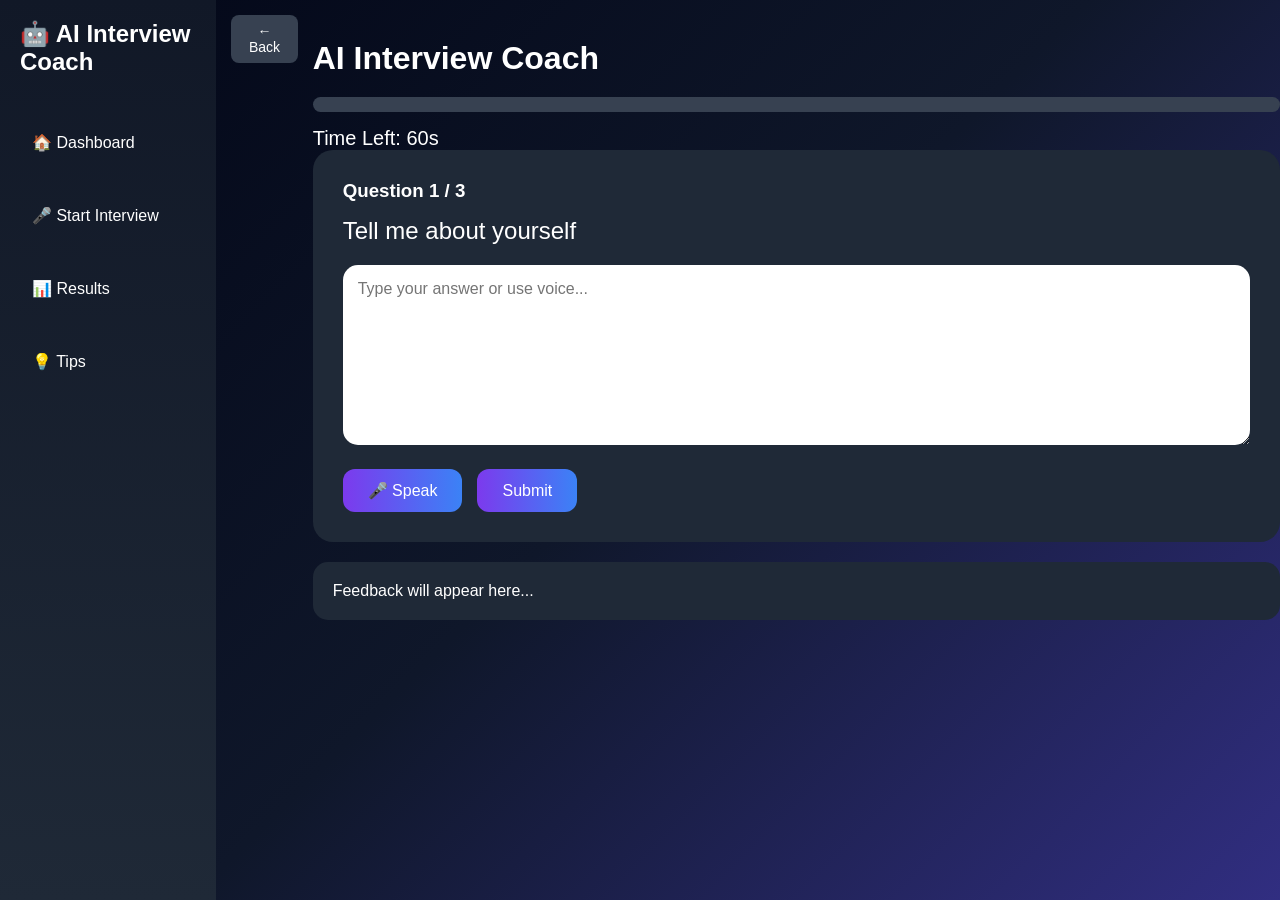
==== interview.html @ 92561277 "Add files via upload" ====
<!DOCTYPE html>
<html>

<head>
    <title>Interview Session</title>

    <link rel="stylesheet" href="css/style.css">

    

    <style>

        .container{
            width:90%;
            margin:auto;
            margin-top:40px;
        }

        .question-card{
            background:#1f2937;
            padding:30px;
            border-radius:20px;
        }

        .question{
            font-size:24px;
            margin-top:15px;
        }

        textarea{
            width:100%;
            height:180px;
            margin-top:20px;
            padding:15px;
            border:none;
            border-radius:15px;
            font-size:16px;
        }

        .buttons{
            margin-top:20px;
            display:flex;
            gap:15px;
        }

        .progress{
            width:100%;
            background:#374151;
            height:15px;
            border-radius:20px;
            margin-top:20px;
        }

        .progress-bar{
            width:0%;
            height:100%;
            background:#3b82f6;
            border-radius:20px;
        }

        .timer{
            font-size:20px;
            margin-top:15px;
        }

        .feedback{
            background:#1f2937;
            padding:20px;
            border-radius:15px;
            margin-top:20px;
        }

    </style>

</head>

<body>
    
<div class="sidebar">

    <h2>🤖 AI Interview Coach</h2>
    

    <ul>

        <li>
            <a href="index.html">
                🏠 Dashboard
            </a>
        </li>

        <li>
            <a href="select.html">
                🎤 Start Interview
            </a>
        </li>

        <li>
            <a href="result.html">
                📊 Results
            </a>
        </li>

       <li>
             <a href="tips.html">
                💡 Tips
            </a>
        </li>
    

    </ul>
    
    

</div>

<div class="back-container">
    <button class="back-btn" onclick="history.back()">
        ← Back
    </button>
</div>

<div class="container">

    <h1>AI Interview Coach</h1>

    <div class="progress">

        <div class="progress-bar" id="progressBar"></div>

    </div>

    <div class="timer">

        Time Left:
        <span id="timer">60</span>s

    </div>

    <div class="question-card">

        <h3 id="counter">
            Question 1 / 5
        </h3>

        <p class="question" id="questionText">
            Loading...
        </p>

        <textarea
        id="answer"
        placeholder="Type your answer or use voice..."></textarea>

        <div class="buttons">

            <button onclick="startVoice()">
                🎤 Speak
            </button>

            <button id="submitBtn">
            Submit
            </button>

        </div>

    </div>

    <div class="feedback" id="feedback">

        Feedback will appear here...

    </div>

</div>

</div>


<script src="js/questions.js"></script>
<script src="js/scoring.js"></script>
<script src="js/voice.js"></script>
<script src="js/theme.js"></script>

<script>

let category =
localStorage.getItem("category") || "hr";

let questions =
interviewQuestions[category];
console.log("Category:", category);
console.log("Questions:", questions);

let current = 0;

let scores = [];

let timeLeft = 60;

const questionText =
document.getElementById("questionText");

const counter =
document.getElementById("counter");

const progressBar =
document.getElementById("progressBar");

const feedback =
document.getElementById("feedback");

loadQuestion();

function loadQuestion(){

    questionText.innerText =
    questions[current].question;

    counter.innerText =
    `Question ${current+1} / ${questions.length}`;

    progressBar.style.width =
    ((current)/questions.length)*100 + "%";

}

function submitAnswer(){

    let answer =
    document.getElementById("answer").value;

    let score =
    calculateScore(
        answer,
        questions[current].keywords
    );

    scores.push(score);

    if(score >= 80){

        feedback.innerHTML =
        "✅ Excellent Answer";

    }
    else if(score >= 50){

        feedback.innerHTML =
        "👍 Good Answer. Add more details.";

    }
    else{

        feedback.innerHTML =
        "⚠ Improve your answer with examples.";

    }

    document.getElementById("answer").value="";

    current++;

    setTimeout(()=>{

        if(current < questions.length){

            loadQuestion();

        }
        else{

            showResult();

        }

    },1500);

}

function showResult(){

    let total = 0;

    scores.forEach(score=>{

        total += score;

    });

    let average =
    Math.round(total/scores.length);

    localStorage.setItem(
        "finalScore",
        average
    );

    window.location.href =
    "result.html";

}

setInterval(()=>{

    if(timeLeft > 0){

        timeLeft--;

        document.getElementById("timer")
        .innerText = timeLeft;

    }

},1000);

document.getElementById("submitBtn")
.addEventListener("click", submitAnswer);

</script>

</body>

</html>
---- css/style.css ----
*{
margin:0;
padding:0;
box-sizing:border-box;
font-family:Arial,sans-serif;
}

body{
display:flex;
background:#111827;
color:white;
height:100vh;
}

.sidebar{
width:250px;
background:#1f2937;
padding:20px;
}

.sidebar h2{
margin-bottom:30px;
}

.sidebar ul{
list-style:none;
}

.sidebar li{
padding:15px 0;
cursor:pointer;
}

.main{
flex:1;
padding:40px;
}

.hero{
background:#1f2937;
padding:40px;
border-radius:20px;
}

.hero h1{
margin-bottom:10px;
}

.hero p{
margin-bottom:20px;
}

button{
padding:12px 25px;
background:#3b82f6;
border:none;
border-radius:10px;
color:white;
cursor:pointer;
font-size:16px;
}

.features{
display:grid;
grid-template-columns:repeat(3,1fr);
gap:20px;
margin-top:30px;
}

.card{
background:#1f2937;
padding:25px;
border-radius:15px;
}

.card:hover{
transform:translateY(-5px);
transition:0.3s;
}

.sidebar a{
    color:white;
    text-decoration:none;
    display:block;
    padding:12px;
}

.sidebar a:hover{
    background:#374151;
    border-radius:8px;
}
.back-btn{
    background:#374151;
    color:white;
    border:none;
    padding:8px 15px;
    border-radius:8px;
    cursor:pointer;
    font-size:14px;

    width:auto;
    display:inline-block;
}

.back-btn:hover{
    background:#374151;
}
.back-container{
    padding:15px;
}
body.light-mode{
    background:#f3f4f6;
    color:#111827;
}

body.light-mode .sidebar{
    background:#ffffff;
    color:#111827;
}

body.light-mode .card,
body.light-mode .hero,
body.light-mode .question-card,
body.light-mode .feedback,
body.light-mode .result-box,
body.light-mode .category-card{
    background:#ffffff;
    color:#111827;
    box-shadow:0 2px 10px rgba(0,0,0,0.1);
}

body.light-mode textarea{
    background:white;
    color:black;
}

body.light-mode a{
    color:#111827;
}

.theme-btn{
    width:100%;
    padding:12px;
    margin:15px 0;
    border:none;
    border-radius:10px;
    background:#6366f1;
    color:white;
    cursor:pointer;
    font-size:16px;
}

.theme-btn:hover{
    opacity:0.9;
}
body.light-mode{
    background:#f3f4f6;
    color:#111827;
}

body.light-mode .sidebar{
    background:white;
}

body.light-mode .hero,
body.light-mode .card,
body.light-mode .question-card,
body.light-mode .feedback,
body.light-mode .result-box,
body.light-mode .category-card{
    background:white;
    color:#111827;
}

body.light-mode textarea{
    background:white;
    color:black;
}
.card,
.category-card,
.stat-card,
.tip-card,
.section{

    transition: all 0.3s ease;

}

.card:hover,
.category-card:hover,
.stat-card:hover,
.tip-card:hover,
.section:hover{

    transform: translateY(-8px);

    box-shadow: 0 10px 25px rgba(59,130,246,0.3);

}
.sidebar a{

    transition: all 0.3s ease;

}

.sidebar a:hover{

    padding-left:20px;

    color:#60a5fa;

}
button{

    transition: all 0.3s ease;

}

button:hover{

    transform: scale(1.05);

    box-shadow: 0 8px 20px rgba(59,130,246,0.4);

}
.hero{

    animation: slideUp 1s ease;
   
}

@keyframes slideUp{

    from{

        opacity:0;

        transform:translateY(50px);

    }

    to{

        opacity:1;

        transform:translateY(0);

    }

}
.progress-bar{

    height:100%;

    background:#3b82f6;

    border-radius:20px;

    transition: width 0.5s ease;

}
button{

    background:
    linear-gradient(
    135deg,
    #6366f1,
    #3b82f6
    );

}
.sidebar h2{

    animation: glow 2s infinite alternate;

}

@keyframes glow{

    from{
        text-shadow:0 0 5px #3b82f6;
    }

    to{
        text-shadow:
        0 0 15px #60a5fa,
        0 0 25px #60a5fa;
    }

}
button{

    background:linear-gradient(
        90deg,
        #7c3aed,
        #3b82f6
    );

    border:none;

    color:white;

    padding:12px 25px;

    border-radius:12px;

}
.sidebar{

    background:linear-gradient(
        180deg,
        #111827,
        #1f2937
    );

}
.hero{

    background:
    linear-gradient(
        135deg,
        #0f172a 0%,
        #1e3a8a 50%,
        #7c3aed 100%
    );

    border-radius:25px;

    padding:40px;

    position:relative;

    overflow:hidden;

}
.hero::before{

    content:"";

    position:absolute;

    width:300px;

    height:300px;

    background:#3b82f6;

    filter:blur(120px);

    opacity:0.2;

    right:-100px;

    top:-100px;

}
body{
    background: linear-gradient(
        135deg,
        #020617,
        #0f172a,
        #312e81
    );
}
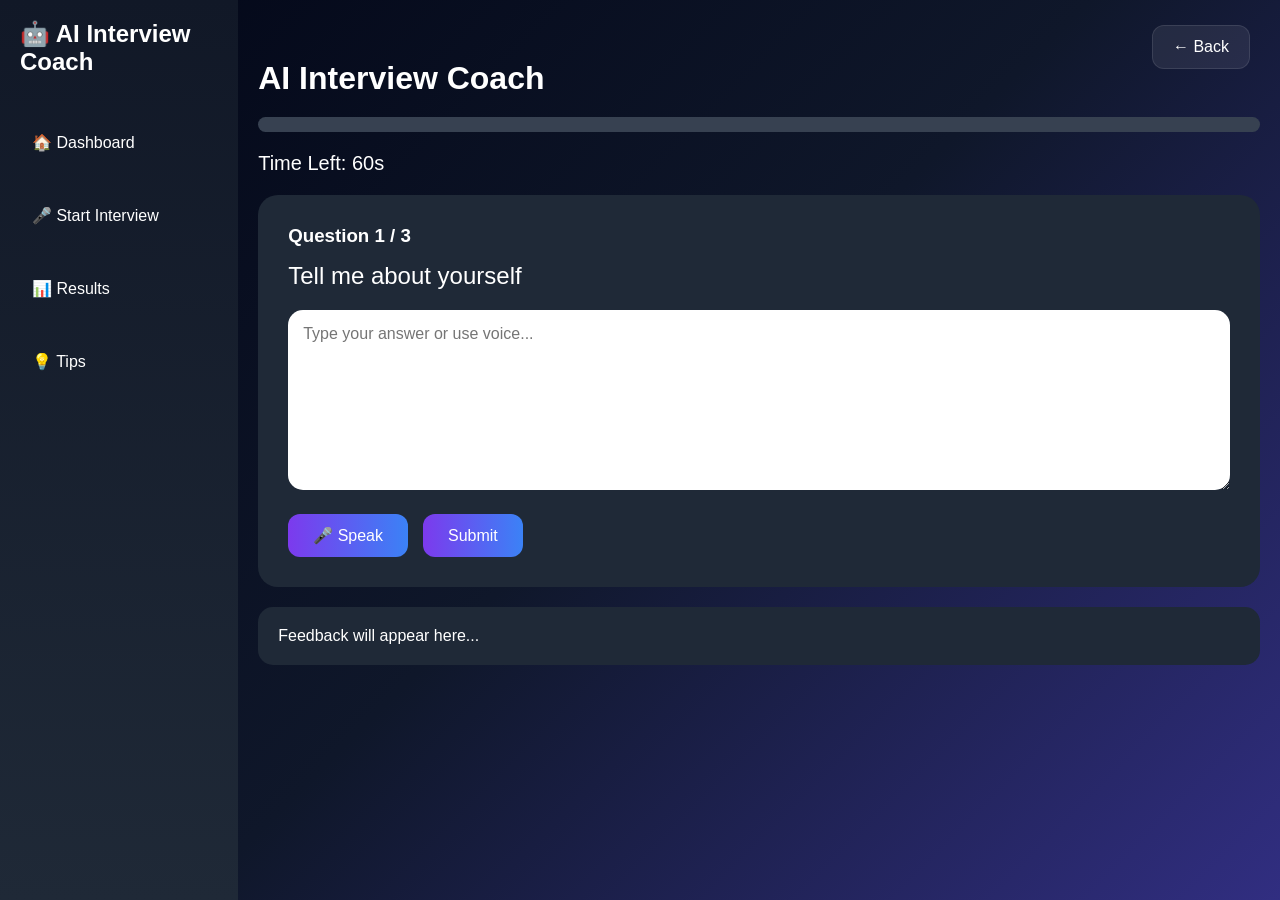
==== commit 8f3793c5: "Add files via upload" ====
--- a/interview.html
+++ b/interview.html
@@ -69,6 +69,11 @@
             border-radius:15px;
             margin-top:20px;
         }
+        .main{
+
+    margin-left:340px;
+
+}
 
     </style>
 
@@ -300,7 +305,7 @@
 
 }
 
-setInterval(()=>{
+setInterval(() => {
 
     if(timeLeft > 0){
 
@@ -309,6 +314,31 @@
         document.getElementById("timer")
         .innerText = timeLeft;
 
+        let percentage =
+        (timeLeft / 60) * 100;
+
+        progressBar.style.width =
+        percentage + "%";
+
+        if(timeLeft <= 15){
+
+            progressBar.style.background =
+            "#ef4444";
+
+        }
+        else if(timeLeft <= 30){
+
+            progressBar.style.background =
+            "#f59e0b";
+
+        }
+        else{
+
+            progressBar.style.background =
+            "linear-gradient(90deg,#8b5cf6,#3b82f6)";
+
+        }
+
     }
 
 },1000);
--- a/css/style.css
+++ b/css/style.css
@@ -91,24 +91,48 @@
     border-radius:8px;
 }
 .back-btn{
-    background:#374151;
-    color:white;
-    border:none;
-    padding:8px 15px;
-    border-radius:8px;
-    cursor:pointer;
-    font-size:14px;
-
-    width:auto;
-    display:inline-block;
+
+    background: rgba(255,255,255,0.08);
+
+    color: white;
+
+    border: 1px solid rgba(255,255,255,0.1);
+
+    padding: 12px 20px;
+
+    border-radius: 12px;
+
+    cursor: pointer;
+
+    transition: 0.3s;
+
+    font-size: 16px;
+
+}
+
+.back-btn:hover{
+
+    background: #3b82f6;
+
+    transform: translateY(-2px);
+
 }
 
 .back-btn:hover{
     background:#374151;
 }
 .back-container{
-    padding:15px;
-}
+
+    position: fixed;
+
+    top: 25px;
+
+    right: 30px;
+
+    z-index: 1000;
+
+}
+
 body.light-mode{
     background:#f3f4f6;
     color:#111827;
@@ -249,17 +273,47 @@
     }
 
 }
+.progress{
+
+    width:100%;
+
+    height:18px;
+
+    background:#374151;
+
+    border-radius:20px;
+
+    overflow:hidden;
+
+    margin:20px 0;
+
+}
+
 .progress-bar{
 
+    width:0%;
+
     height:100%;
 
-    background:#3b82f6;
+    background:linear-gradient(
+        90deg,
+        #8b5cf6,
+        #3b82f6
+    );
 
     border-radius:20px;
 
-    transition: width 0.5s ease;
-
-}
+    transition:0.5s;
+
+}
+.timer{
+
+    margin-top:25px;
+
+    margin-bottom:20px;
+
+}
+
 button{
 
     background:
@@ -363,4 +417,221 @@
         #312e81
     );
 }
-
+body{
+
+    background:
+    linear-gradient(
+        135deg,
+        #020617,
+        #0f172a,
+        #312e81
+    );
+
+    color:white;
+
+}
+.hero{
+
+    display:flex;
+
+    justify-content:space-between;
+
+    align-items:center;
+
+    padding:40px;
+
+    border-radius:30px;
+
+    background:
+    linear-gradient(
+        135deg,
+        rgba(124,58,237,.15),
+        rgba(59,130,246,.15)
+    );
+
+    backdrop-filter:blur(15px);
+
+}
+.hero-right img{
+
+    width:350px;
+
+    animation:float 3s infinite ease-in-out;
+
+}
+
+@keyframes float{
+
+    50%{
+        transform:translateY(-15px);
+    }
+
+}
+.card,
+.stat-card,
+.quote-card{
+
+    background:
+    rgba(255,255,255,.05);
+
+    border:
+    1px solid rgba(255,255,255,.08);
+
+    backdrop-filter:blur(10px);
+
+    border-radius:20px;
+
+    transition:.3s;
+
+}
+
+.card:hover,
+.stat-card:hover{
+
+    transform:translateY(-8px);
+
+    box-shadow:
+    0 0 30px rgba(59,130,246,.3);
+
+}
+.start-btn{
+
+    background:
+    linear-gradient(
+        90deg,
+        #7c3aed,
+        #3b82f6
+    );
+
+    border:none;
+
+    padding:15px 30px;
+
+    border-radius:15px;
+
+    color:white;
+
+    font-size:18px;
+
+}
+
+.hero{
+    position:relative;
+    overflow:hidden;
+}
+
+.hero::before{
+
+    content:"";
+
+    position:absolute;
+
+    width:400px;
+    height:400px;
+
+    right:-100px;
+    top:-100px;
+
+    background:#3b82f6;
+
+    border-radius:50%;
+
+    filter:blur(150px);
+
+    opacity:.25;
+
+}
+.hero{
+
+    display:flex;
+
+    justify-content:space-between;
+
+    align-items:center;
+
+    min-height:380px;
+
+    padding:50px;
+
+    border-radius:30px;
+
+    position:relative;
+
+    overflow:hidden;
+
+    background:linear-gradient(
+        90deg,
+        #07122f 0%,
+        #081a4d 40%,
+        #0b1f63 100%
+    );
+
+    backdrop-filter:blur(25px);
+
+}
+.quote-banner{
+    
+    width:100%;
+    min-height:90px;
+    padding:0 30px; 
+    border-radius:18px;
+
+    
+
+    display:flex;
+    justify-content:space-between;
+    align-items:center;
+
+    background:linear-gradient(
+        90deg,
+        #07122f 0%,
+        #081a4d 40%,
+        #0b1f63 100%
+    );
+
+    border:1px solid rgba(255,255,255,0.08);
+    overflow:hidden;
+}
+
+.quote-content{
+    display:flex;
+    align-items:flex-start;
+    gap:15px;
+}
+
+.quote-icon{
+    font-size:42px;
+    color:#5b5cff;
+    line-height:1;
+}
+
+.quote-text{
+    color:#d1d5db;
+    font-size:16px;
+    margin:0;
+}
+
+.quote-content h3{
+    margin:0;
+    color:white;
+    font-size:25px;
+    font-weight:700;
+}
+
+.quote-image img{
+    height:90px;
+    width:auto;
+    object-fit:contain;
+}
+.quote-banner{
+    grid-column:1 / -1;
+}
+
+.sidebar{
+    width:260px;
+}
+
+.container{
+    margin-left:330px;
+    padding:20px;
+}
